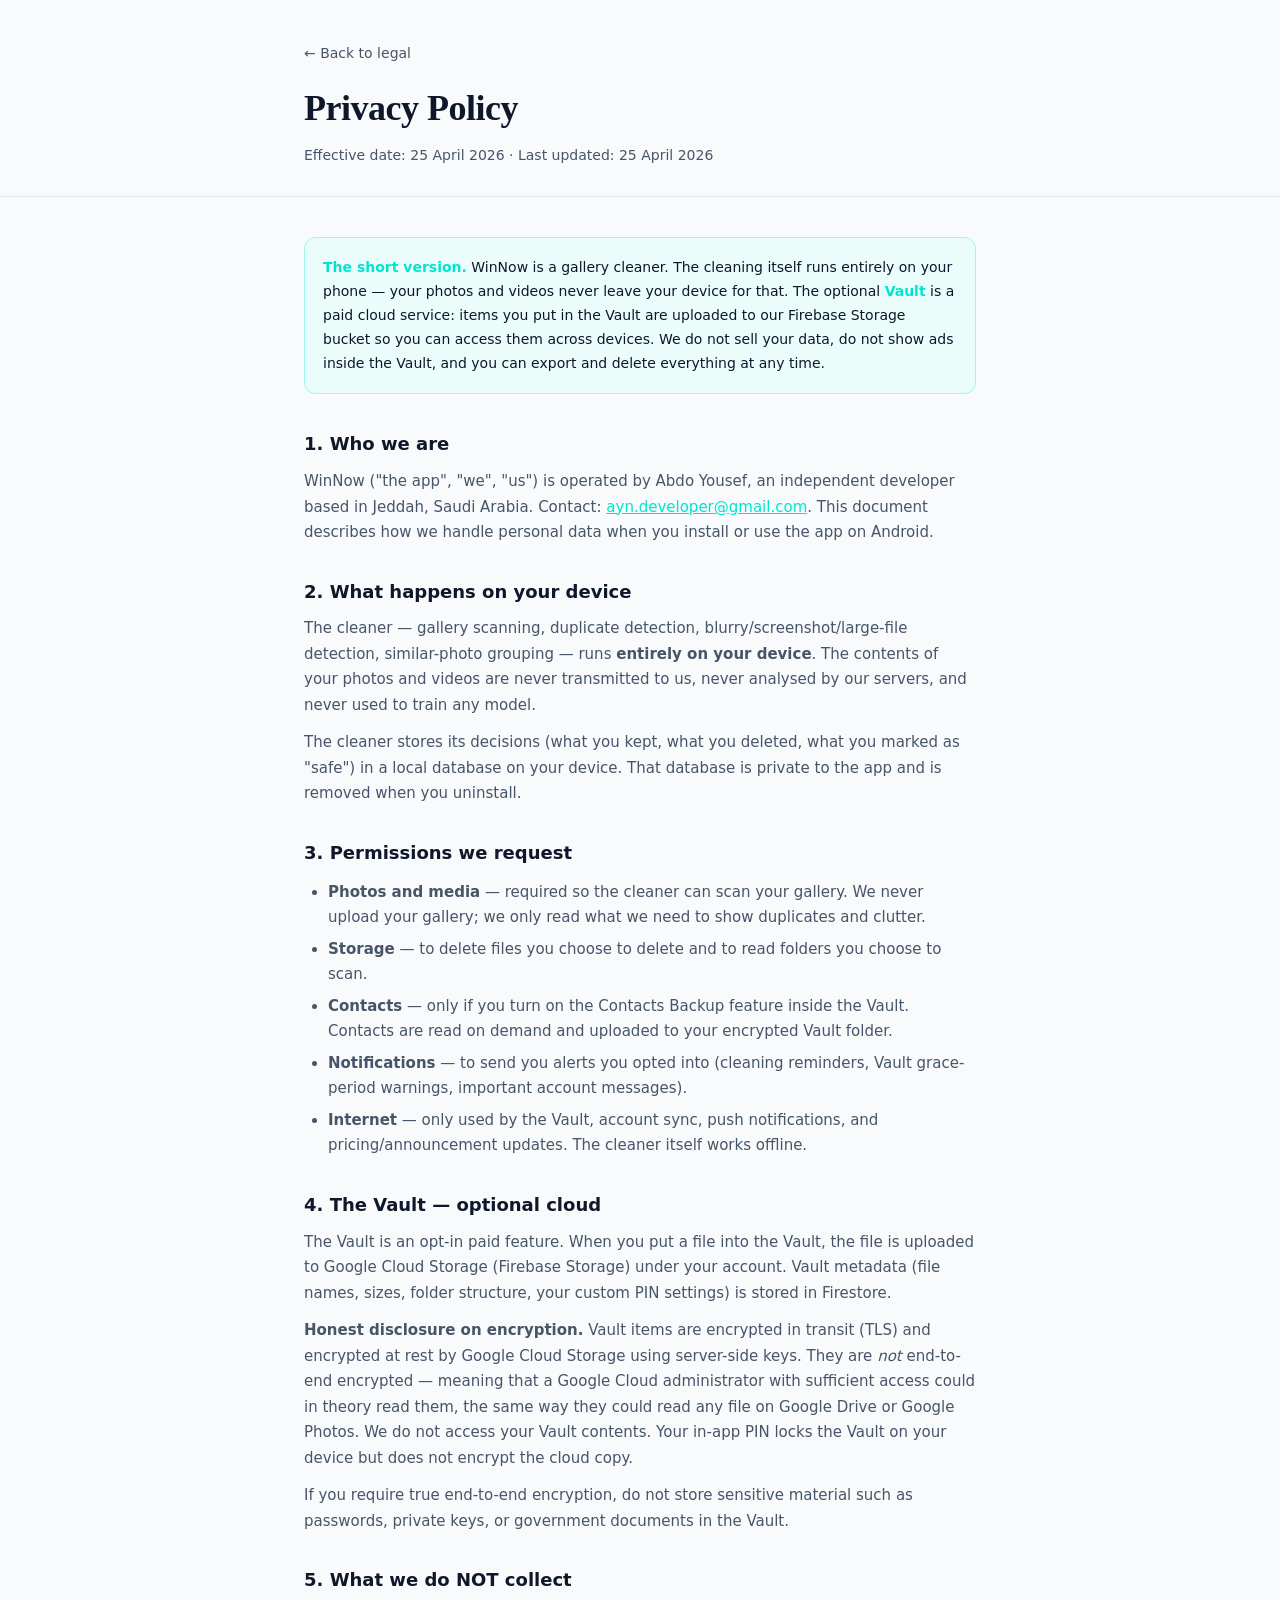
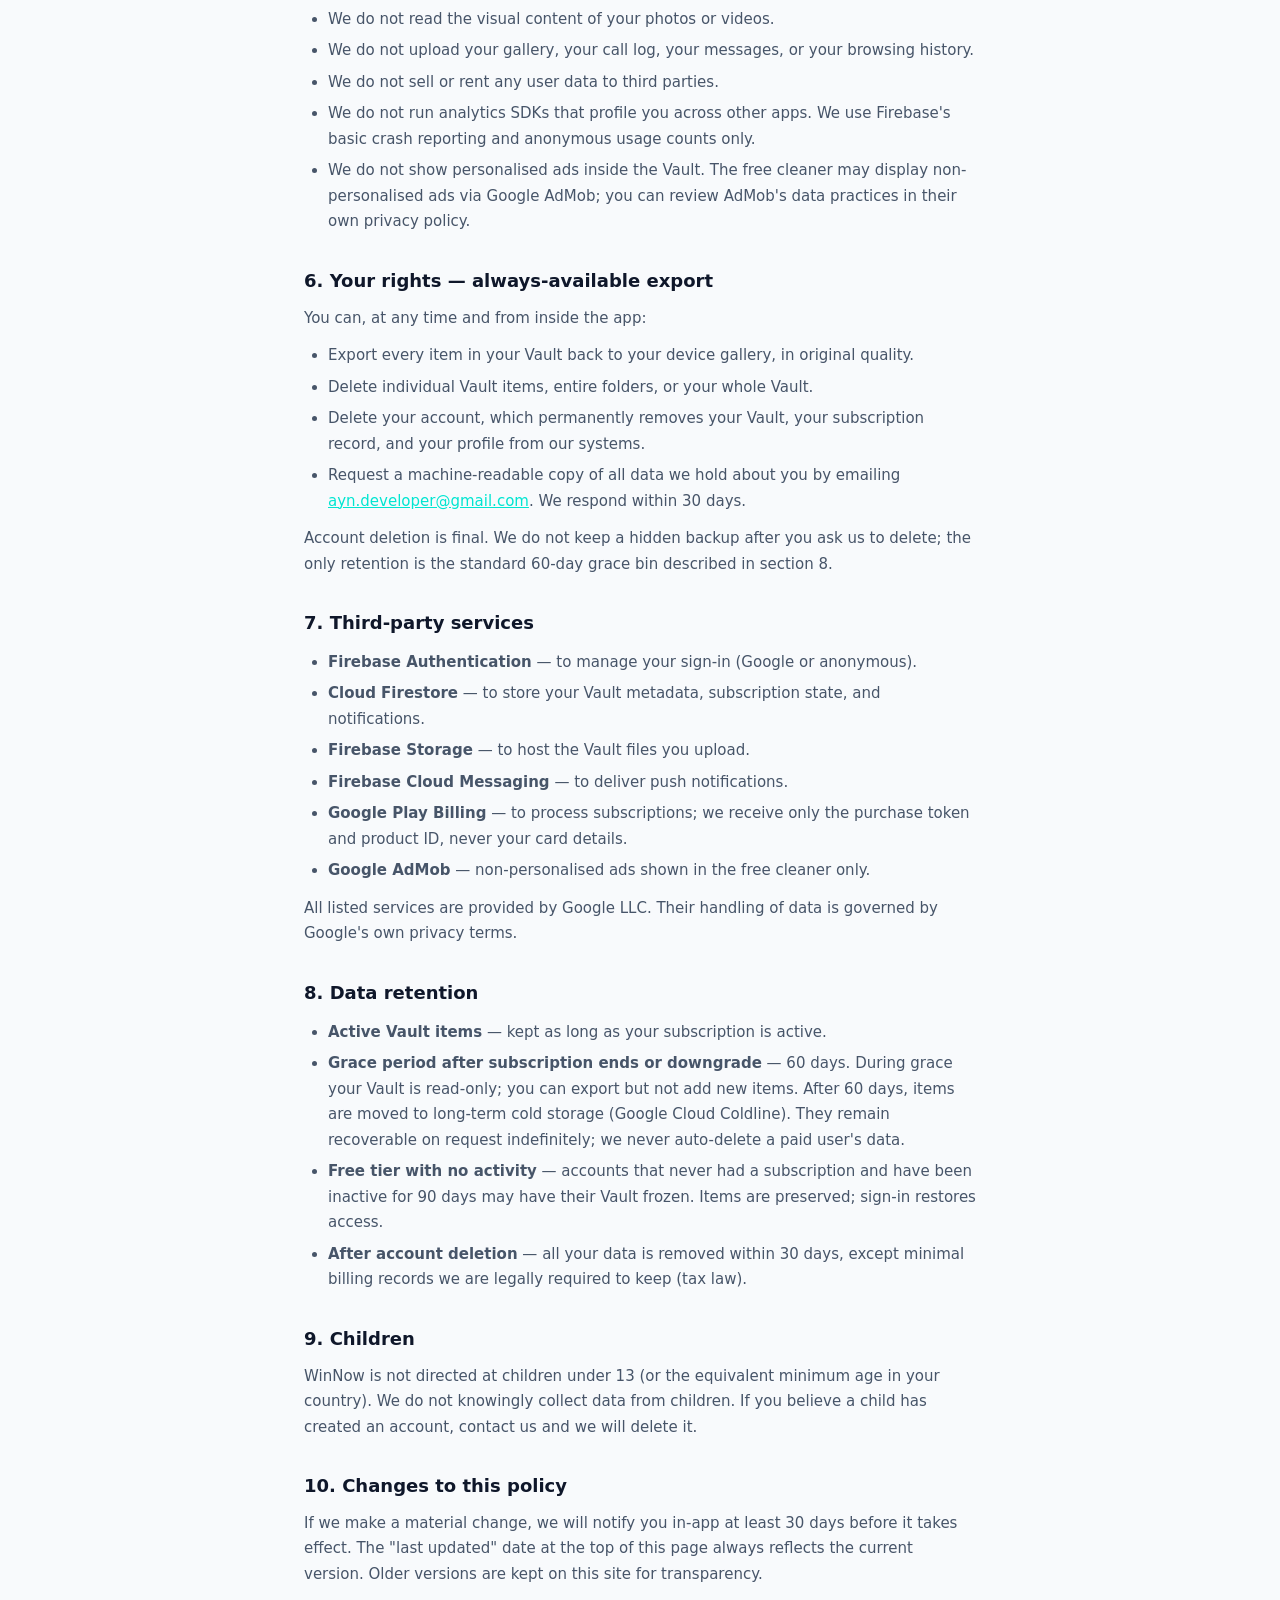
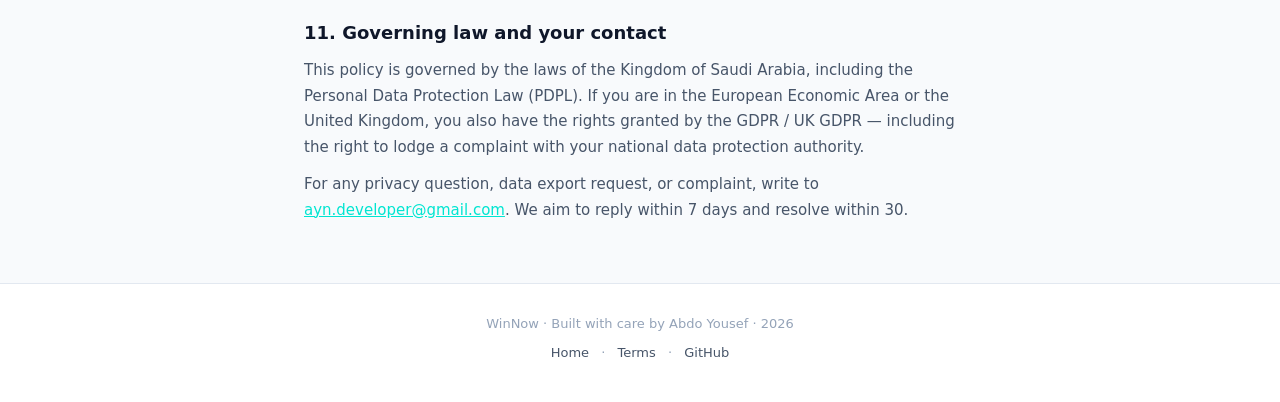
==== privacy.html @ 75b79fa7 "Initial WinNow legal pages" ====
<!DOCTYPE html>
<html lang="en">
<head>
<meta charset="UTF-8">
<meta name="viewport" content="width=device-width, initial-scale=1.0">
<title>Privacy Policy — WinNow</title>
<meta name="description" content="WinNow Privacy Policy — what stays on your device, what reaches our servers, and your rights.">
<link rel="stylesheet" href="style.css">
</head>
<body>

<header class="doc-header">
  <div class="container">
    <a class="doc-back" href="index.html">← Back to legal</a>
    <h1 class="doc-title">Privacy Policy</h1>
    <p class="doc-meta">Effective date: 25 April 2026 · Last updated: 25 April 2026</p>
  </div>
</header>

<main class="container">

  <div class="doc-intro">
    <strong>The short version.</strong> WinNow is a gallery cleaner. The cleaning itself runs entirely on your phone — your photos and videos never leave your device for that. The optional <strong>Vault</strong> is a paid cloud service: items you put in the Vault are uploaded to our Firebase Storage bucket so you can access them across devices. We do not sell your data, do not show ads inside the Vault, and you can export and delete everything at any time.
  </div>

  <section class="doc-section">
    <h2>1. Who we are</h2>
    <p>WinNow ("the app", "we", "us") is operated by Abdo Yousef, an independent developer based in Jeddah, Saudi Arabia. Contact: <a href="mailto:ayn.developer@gmail.com">ayn.developer@gmail.com</a>. This document describes how we handle personal data when you install or use the app on Android.</p>
  </section>

  <section class="doc-section">
    <h2>2. What happens on your device</h2>
    <p>The cleaner — gallery scanning, duplicate detection, blurry/screenshot/large-file detection, similar-photo grouping — runs <strong>entirely on your device</strong>. The contents of your photos and videos are never transmitted to us, never analysed by our servers, and never used to train any model.</p>
    <p>The cleaner stores its decisions (what you kept, what you deleted, what you marked as "safe") in a local database on your device. That database is private to the app and is removed when you uninstall.</p>
  </section>

  <section class="doc-section">
    <h2>3. Permissions we request</h2>
    <ul>
      <li><strong>Photos and media</strong> — required so the cleaner can scan your gallery. We never upload your gallery; we only read what we need to show duplicates and clutter.</li>
      <li><strong>Storage</strong> — to delete files you choose to delete and to read folders you choose to scan.</li>
      <li><strong>Contacts</strong> — only if you turn on the Contacts Backup feature inside the Vault. Contacts are read on demand and uploaded to your encrypted Vault folder.</li>
      <li><strong>Notifications</strong> — to send you alerts you opted into (cleaning reminders, Vault grace-period warnings, important account messages).</li>
      <li><strong>Internet</strong> — only used by the Vault, account sync, push notifications, and pricing/announcement updates. The cleaner itself works offline.</li>
    </ul>
  </section>

  <section class="doc-section">
    <h2>4. The Vault — optional cloud</h2>
    <p>The Vault is an opt-in paid feature. When you put a file into the Vault, the file is uploaded to Google Cloud Storage (Firebase Storage) under your account. Vault metadata (file names, sizes, folder structure, your custom PIN settings) is stored in Firestore.</p>
    <p><strong>Honest disclosure on encryption.</strong> Vault items are encrypted in transit (TLS) and encrypted at rest by Google Cloud Storage using server-side keys. They are <em>not</em> end-to-end encrypted — meaning that a Google Cloud administrator with sufficient access could in theory read them, the same way they could read any file on Google Drive or Google Photos. We do not access your Vault contents. Your in-app PIN locks the Vault on your device but does not encrypt the cloud copy.</p>
    <p>If you require true end-to-end encryption, do not store sensitive material such as passwords, private keys, or government documents in the Vault.</p>
  </section>

  <section class="doc-section">
    <h2>5. What we do NOT collect</h2>
    <ul>
      <li>We do not read the visual content of your photos or videos.</li>
      <li>We do not upload your gallery, your call log, your messages, or your browsing history.</li>
      <li>We do not sell or rent any user data to third parties.</li>
      <li>We do not run analytics SDKs that profile you across other apps. We use Firebase's basic crash reporting and anonymous usage counts only.</li>
      <li>We do not show personalised ads inside the Vault. The free cleaner may display non-personalised ads via Google AdMob; you can review AdMob's data practices in their own privacy policy.</li>
    </ul>
  </section>

  <section class="doc-section">
    <h2>6. Your rights — always-available export</h2>
    <p>You can, at any time and from inside the app:</p>
    <ul>
      <li>Export every item in your Vault back to your device gallery, in original quality.</li>
      <li>Delete individual Vault items, entire folders, or your whole Vault.</li>
      <li>Delete your account, which permanently removes your Vault, your subscription record, and your profile from our systems.</li>
      <li>Request a machine-readable copy of all data we hold about you by emailing <a href="mailto:ayn.developer@gmail.com">ayn.developer@gmail.com</a>. We respond within 30 days.</li>
    </ul>
    <p>Account deletion is final. We do not keep a hidden backup after you ask us to delete; the only retention is the standard 60-day grace bin described in section 8.</p>
  </section>

  <section class="doc-section">
    <h2>7. Third-party services</h2>
    <ul>
      <li><strong>Firebase Authentication</strong> — to manage your sign-in (Google or anonymous).</li>
      <li><strong>Cloud Firestore</strong> — to store your Vault metadata, subscription state, and notifications.</li>
      <li><strong>Firebase Storage</strong> — to host the Vault files you upload.</li>
      <li><strong>Firebase Cloud Messaging</strong> — to deliver push notifications.</li>
      <li><strong>Google Play Billing</strong> — to process subscriptions; we receive only the purchase token and product ID, never your card details.</li>
      <li><strong>Google AdMob</strong> — non-personalised ads shown in the free cleaner only.</li>
    </ul>
    <p>All listed services are provided by Google LLC. Their handling of data is governed by Google's own privacy terms.</p>
  </section>

  <section class="doc-section">
    <h2>8. Data retention</h2>
    <ul>
      <li><strong>Active Vault items</strong> — kept as long as your subscription is active.</li>
      <li><strong>Grace period after subscription ends or downgrade</strong> — 60 days. During grace your Vault is read-only; you can export but not add new items. After 60 days, items are moved to long-term cold storage (Google Cloud Coldline). They remain recoverable on request indefinitely; we never auto-delete a paid user's data.</li>
      <li><strong>Free tier with no activity</strong> — accounts that never had a subscription and have been inactive for 90 days may have their Vault frozen. Items are preserved; sign-in restores access.</li>
      <li><strong>After account deletion</strong> — all your data is removed within 30 days, except minimal billing records we are legally required to keep (tax law).</li>
    </ul>
  </section>

  <section class="doc-section">
    <h2>9. Children</h2>
    <p>WinNow is not directed at children under 13 (or the equivalent minimum age in your country). We do not knowingly collect data from children. If you believe a child has created an account, contact us and we will delete it.</p>
  </section>

  <section class="doc-section">
    <h2>10. Changes to this policy</h2>
    <p>If we make a material change, we will notify you in-app at least 30 days before it takes effect. The "last updated" date at the top of this page always reflects the current version. Older versions are kept on this site for transparency.</p>
  </section>

  <section class="doc-section">
    <h2>11. Governing law and your contact</h2>
    <p>This policy is governed by the laws of the Kingdom of Saudi Arabia, including the Personal Data Protection Law (PDPL). If you are in the European Economic Area or the United Kingdom, you also have the rights granted by the GDPR / UK GDPR — including the right to lodge a complaint with your national data protection authority.</p>
    <p>For any privacy question, data export request, or complaint, write to <a href="mailto:ayn.developer@gmail.com">ayn.developer@gmail.com</a>. We aim to reply within 7 days and resolve within 30.</p>
  </section>

</main>

<footer>
  <div class="container">
    <p>WinNow · Built with care by Abdo Yousef · 2026</p>
    <p class="links">
      <a href="index.html">Home</a> ·
      <a href="terms.html">Terms</a> ·
      <a href="https://github.com/abdoooyousef/winnow">GitHub</a>
    </p>
  </div>
</footer>

</body>
</html>
---- style.css ----
/* WinNow legal pages — minimal, mobile-first, no external deps */

* { box-sizing: border-box; margin: 0; padding: 0; }

:root {
  --primary: #00E5D1;
  --primary-dark: #00B8A8;
  --bg: #0D1117;
  --surface: #161B22;
  --surface-2: #1F2730;
  --border: #2A313C;
  --text: #F0F3F6;
  --text-dim: #A6B0BD;
  --text-muted: #6B7684;
}

@media (prefers-color-scheme: light) {
  :root {
    --bg: #F8FAFC;
    --surface: #FFFFFF;
    --surface-2: #F1F5F9;
    --border: #E2E8F0;
    --text: #0F172A;
    --text-dim: #475569;
    --text-muted: #94A3B8;
  }
}

body {
  font-family: -apple-system, BlinkMacSystemFont, 'Segoe UI', system-ui, sans-serif;
  background: var(--bg);
  color: var(--text);
  line-height: 1.6;
  font-size: 16px;
}

.container {
  max-width: 720px;
  margin: 0 auto;
  padding: 0 24px;
}

/* === Hero header === */
.hero {
  padding: 60px 0 40px;
  text-align: center;
  background: linear-gradient(
    135deg,
    color-mix(in srgb, var(--primary) 8%, transparent),
    transparent 70%
  );
  border-bottom: 1px solid var(--border);
}

.brand {
  font-family: 'Georgia', serif;
  font-size: 48px;
  font-weight: 700;
  letter-spacing: -0.5px;
}

.brand-w {
  color: var(--primary);
}

.tagline {
  margin-top: 6px;
  color: var(--text-dim);
  font-size: 15px;
  font-style: italic;
}

/* === Card grid (index page) === */
.card-grid {
  display: grid;
  grid-template-columns: 1fr 1fr;
  gap: 18px;
  margin: 50px 0;
}

@media (max-width: 600px) {
  .card-grid {
    grid-template-columns: 1fr;
  }
}

.card {
  background: var(--surface);
  border: 1px solid var(--border);
  border-radius: 14px;
  padding: 24px;
  text-decoration: none;
  color: var(--text);
  transition: transform 0.15s ease, border-color 0.15s ease;
  display: block;
}

.card:hover {
  transform: translateY(-2px);
  border-color: var(--primary);
}

.card-icon {
  font-size: 32px;
  margin-bottom: 12px;
}

.card h2 {
  font-size: 20px;
  margin-bottom: 8px;
}

.card p {
  color: var(--text-dim);
  font-size: 14px;
  margin-bottom: 14px;
}

.card-cta {
  color: var(--primary);
  font-weight: 600;
  font-size: 14px;
}

.contact {
  background: var(--surface);
  border: 1px solid var(--border);
  border-radius: 14px;
  padding: 22px;
  margin: 40px 0;
}

.contact h3 {
  font-size: 18px;
  margin-bottom: 8px;
}

.contact p {
  color: var(--text-dim);
  font-size: 14px;
}

.contact a {
  color: var(--primary);
  text-decoration: none;
}

.contact a:hover {
  text-decoration: underline;
}

/* === Document pages (privacy/terms) === */
.doc-header {
  padding: 40px 0 30px;
  border-bottom: 1px solid var(--border);
  margin-bottom: 40px;
}

.doc-back {
  display: inline-block;
  color: var(--text-dim);
  text-decoration: none;
  font-size: 14px;
  margin-bottom: 16px;
}

.doc-back:hover {
  color: var(--primary);
}

.doc-title {
  font-family: 'Georgia', serif;
  font-size: 36px;
  font-weight: 700;
  letter-spacing: -0.5px;
  margin-bottom: 6px;
}

.doc-meta {
  color: var(--text-dim);
  font-size: 14px;
}

.doc-intro {
  background: color-mix(in srgb, var(--primary) 8%, var(--surface));
  border: 1px solid color-mix(in srgb, var(--primary) 30%, transparent);
  border-radius: 12px;
  padding: 18px;
  margin-bottom: 36px;
  font-size: 14px;
  line-height: 1.7;
}

.doc-intro strong {
  color: var(--primary);
}

.doc-section {
  margin-bottom: 32px;
}

.doc-section h2 {
  font-size: 18px;
  font-weight: 700;
  margin-bottom: 10px;
  color: var(--text);
}

.doc-section p {
  color: var(--text-dim);
  font-size: 15px;
  line-height: 1.7;
  margin-bottom: 12px;
}

.doc-section ul {
  margin: 12px 0 12px 24px;
  color: var(--text-dim);
  font-size: 15px;
}

.doc-section ul li {
  margin-bottom: 6px;
  line-height: 1.7;
}

.doc-section a {
  color: var(--primary);
}

/* === Footer === */
footer {
  background: var(--surface);
  border-top: 1px solid var(--border);
  padding: 30px 0;
  margin-top: 60px;
  text-align: center;
}

footer p {
  color: var(--text-muted);
  font-size: 13px;
  margin-bottom: 8px;
}

footer .links a {
  color: var(--text-dim);
  text-decoration: none;
  margin: 0 8px;
}

footer .links a:hover {
  color: var(--primary);
}
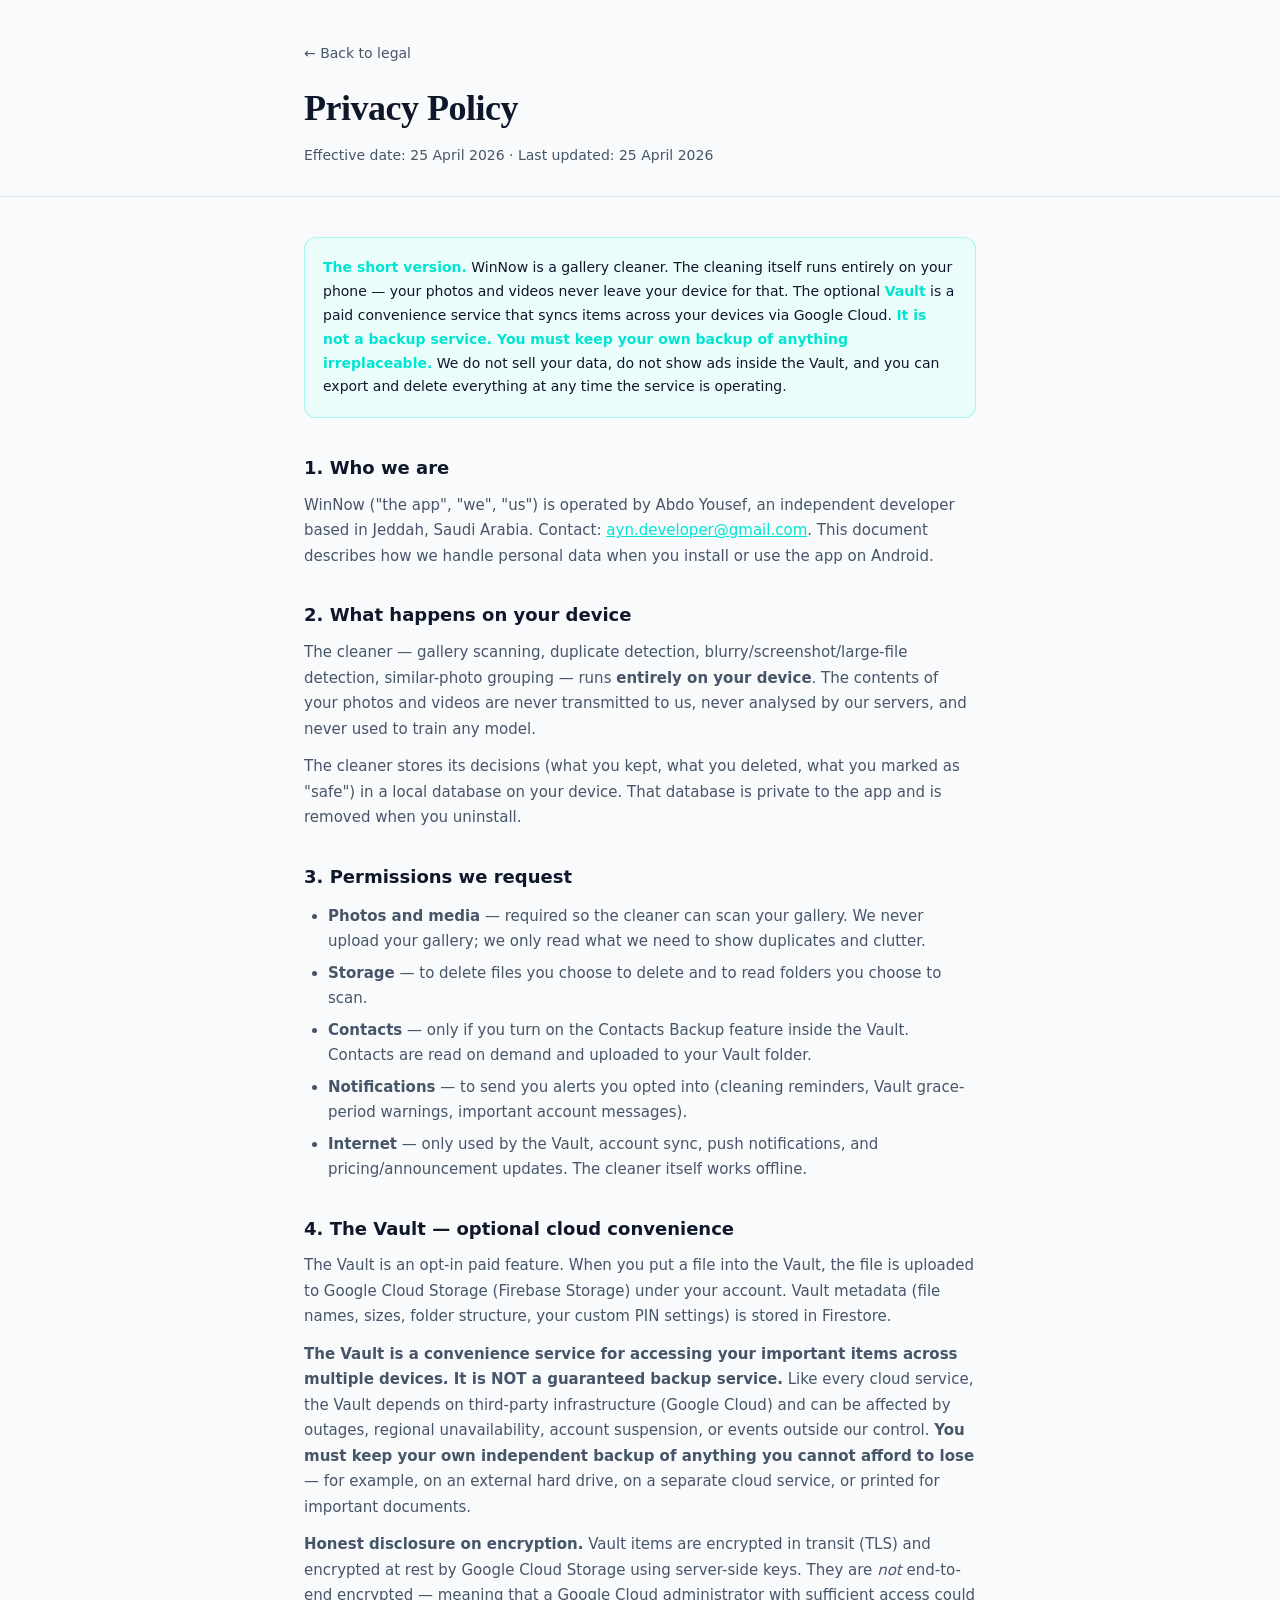
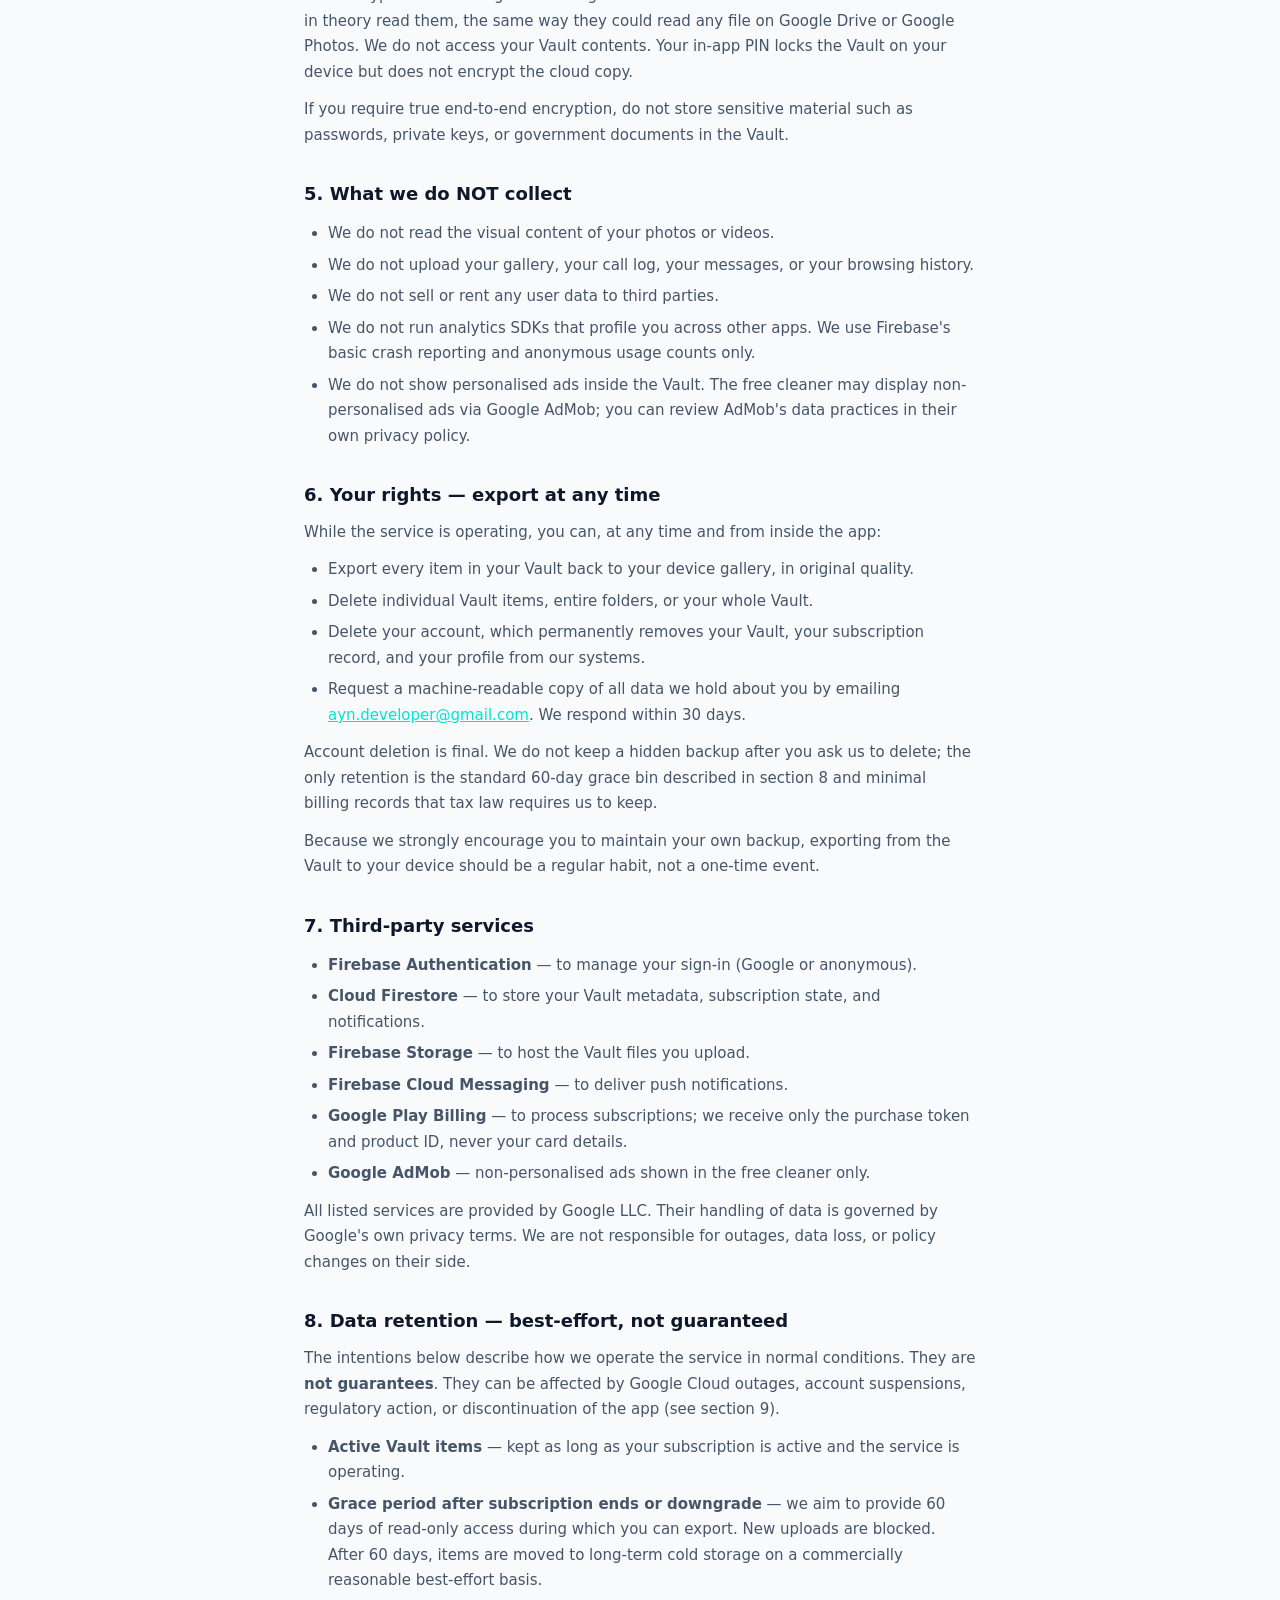
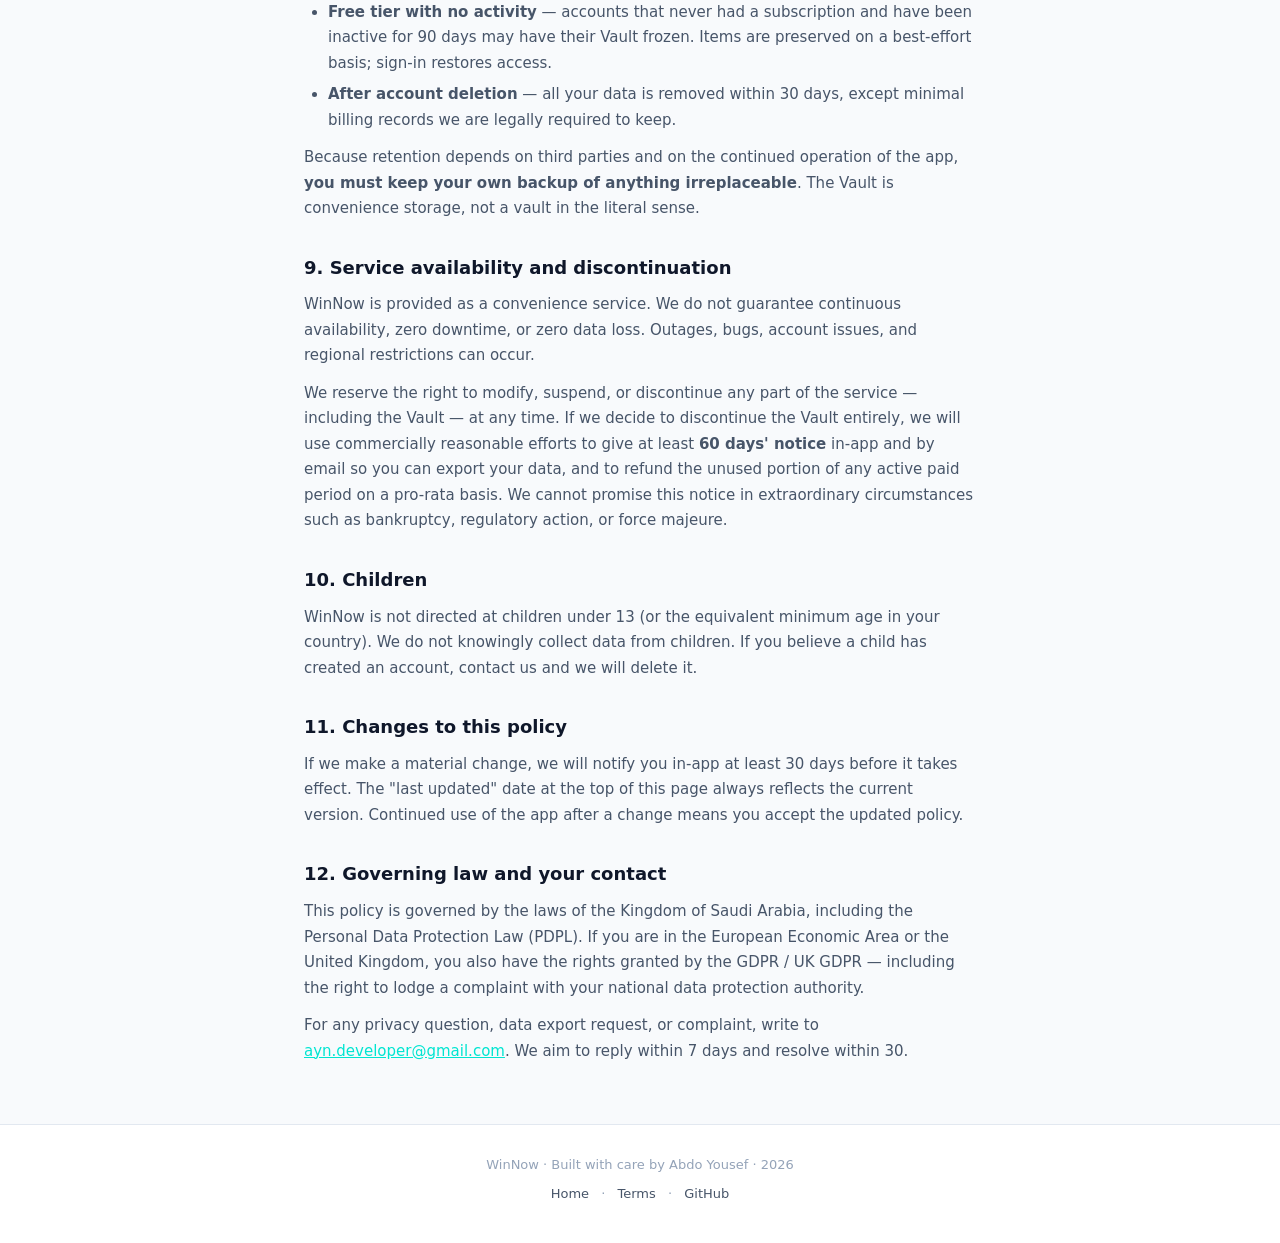
==== commit 3d4442f4: "Strengthen legal disclaimers + remove duplicate files - Privacy: add service availability disclaimer" ====
--- a/privacy.html
+++ b/privacy.html
@@ -20,7 +20,7 @@
 <main class="container">
 
   <div class="doc-intro">
-    <strong>The short version.</strong> WinNow is a gallery cleaner. The cleaning itself runs entirely on your phone — your photos and videos never leave your device for that. The optional <strong>Vault</strong> is a paid cloud service: items you put in the Vault are uploaded to our Firebase Storage bucket so you can access them across devices. We do not sell your data, do not show ads inside the Vault, and you can export and delete everything at any time.
+    <strong>The short version.</strong> WinNow is a gallery cleaner. The cleaning itself runs entirely on your phone — your photos and videos never leave your device for that. The optional <strong>Vault</strong> is a paid convenience service that syncs items across your devices via Google Cloud. <strong>It is not a backup service. You must keep your own backup of anything irreplaceable.</strong> We do not sell your data, do not show ads inside the Vault, and you can export and delete everything at any time the service is operating.
   </div>
 
   <section class="doc-section">
@@ -39,15 +39,16 @@
     <ul>
       <li><strong>Photos and media</strong> — required so the cleaner can scan your gallery. We never upload your gallery; we only read what we need to show duplicates and clutter.</li>
       <li><strong>Storage</strong> — to delete files you choose to delete and to read folders you choose to scan.</li>
-      <li><strong>Contacts</strong> — only if you turn on the Contacts Backup feature inside the Vault. Contacts are read on demand and uploaded to your encrypted Vault folder.</li>
+      <li><strong>Contacts</strong> — only if you turn on the Contacts Backup feature inside the Vault. Contacts are read on demand and uploaded to your Vault folder.</li>
       <li><strong>Notifications</strong> — to send you alerts you opted into (cleaning reminders, Vault grace-period warnings, important account messages).</li>
       <li><strong>Internet</strong> — only used by the Vault, account sync, push notifications, and pricing/announcement updates. The cleaner itself works offline.</li>
     </ul>
   </section>
 
   <section class="doc-section">
-    <h2>4. The Vault — optional cloud</h2>
+    <h2>4. The Vault — optional cloud convenience</h2>
     <p>The Vault is an opt-in paid feature. When you put a file into the Vault, the file is uploaded to Google Cloud Storage (Firebase Storage) under your account. Vault metadata (file names, sizes, folder structure, your custom PIN settings) is stored in Firestore.</p>
+    <p><strong>The Vault is a convenience service for accessing your important items across multiple devices. It is NOT a guaranteed backup service.</strong> Like every cloud service, the Vault depends on third-party infrastructure (Google Cloud) and can be affected by outages, regional unavailability, account suspension, or events outside our control. <strong>You must keep your own independent backup of anything you cannot afford to lose</strong> — for example, on an external hard drive, on a separate cloud service, or printed for important documents.</p>
     <p><strong>Honest disclosure on encryption.</strong> Vault items are encrypted in transit (TLS) and encrypted at rest by Google Cloud Storage using server-side keys. They are <em>not</em> end-to-end encrypted — meaning that a Google Cloud administrator with sufficient access could in theory read them, the same way they could read any file on Google Drive or Google Photos. We do not access your Vault contents. Your in-app PIN locks the Vault on your device but does not encrypt the cloud copy.</p>
     <p>If you require true end-to-end encryption, do not store sensitive material such as passwords, private keys, or government documents in the Vault.</p>
   </section>
@@ -64,15 +65,16 @@
   </section>
 
   <section class="doc-section">
-    <h2>6. Your rights — always-available export</h2>
-    <p>You can, at any time and from inside the app:</p>
+    <h2>6. Your rights — export at any time</h2>
+    <p>While the service is operating, you can, at any time and from inside the app:</p>
     <ul>
       <li>Export every item in your Vault back to your device gallery, in original quality.</li>
       <li>Delete individual Vault items, entire folders, or your whole Vault.</li>
       <li>Delete your account, which permanently removes your Vault, your subscription record, and your profile from our systems.</li>
       <li>Request a machine-readable copy of all data we hold about you by emailing <a href="mailto:ayn.developer@gmail.com">ayn.developer@gmail.com</a>. We respond within 30 days.</li>
     </ul>
-    <p>Account deletion is final. We do not keep a hidden backup after you ask us to delete; the only retention is the standard 60-day grace bin described in section 8.</p>
+    <p>Account deletion is final. We do not keep a hidden backup after you ask us to delete; the only retention is the standard 60-day grace bin described in section 8 and minimal billing records that tax law requires us to keep.</p>
+    <p>Because we strongly encourage you to maintain your own backup, exporting from the Vault to your device should be a regular habit, not a one-time event.</p>
   </section>
 
   <section class="doc-section">
@@ -85,31 +87,39 @@
       <li><strong>Google Play Billing</strong> — to process subscriptions; we receive only the purchase token and product ID, never your card details.</li>
       <li><strong>Google AdMob</strong> — non-personalised ads shown in the free cleaner only.</li>
     </ul>
-    <p>All listed services are provided by Google LLC. Their handling of data is governed by Google's own privacy terms.</p>
+    <p>All listed services are provided by Google LLC. Their handling of data is governed by Google's own privacy terms. We are not responsible for outages, data loss, or policy changes on their side.</p>
   </section>
 
   <section class="doc-section">
-    <h2>8. Data retention</h2>
+    <h2>8. Data retention — best-effort, not guaranteed</h2>
+    <p>The intentions below describe how we operate the service in normal conditions. They are <strong>not guarantees</strong>. They can be affected by Google Cloud outages, account suspensions, regulatory action, or discontinuation of the app (see section 9).</p>
     <ul>
-      <li><strong>Active Vault items</strong> — kept as long as your subscription is active.</li>
-      <li><strong>Grace period after subscription ends or downgrade</strong> — 60 days. During grace your Vault is read-only; you can export but not add new items. After 60 days, items are moved to long-term cold storage (Google Cloud Coldline). They remain recoverable on request indefinitely; we never auto-delete a paid user's data.</li>
-      <li><strong>Free tier with no activity</strong> — accounts that never had a subscription and have been inactive for 90 days may have their Vault frozen. Items are preserved; sign-in restores access.</li>
-      <li><strong>After account deletion</strong> — all your data is removed within 30 days, except minimal billing records we are legally required to keep (tax law).</li>
+      <li><strong>Active Vault items</strong> — kept as long as your subscription is active and the service is operating.</li>
+      <li><strong>Grace period after subscription ends or downgrade</strong> — we aim to provide 60 days of read-only access during which you can export. New uploads are blocked. After 60 days, items are moved to long-term cold storage on a commercially reasonable best-effort basis.</li>
+      <li><strong>Free tier with no activity</strong> — accounts that never had a subscription and have been inactive for 90 days may have their Vault frozen. Items are preserved on a best-effort basis; sign-in restores access.</li>
+      <li><strong>After account deletion</strong> — all your data is removed within 30 days, except minimal billing records we are legally required to keep.</li>
     </ul>
+    <p>Because retention depends on third parties and on the continued operation of the app, <strong>you must keep your own backup of anything irreplaceable</strong>. The Vault is convenience storage, not a vault in the literal sense.</p>
   </section>
 
   <section class="doc-section">
-    <h2>9. Children</h2>
+    <h2>9. Service availability and discontinuation</h2>
+    <p>WinNow is provided as a convenience service. We do not guarantee continuous availability, zero downtime, or zero data loss. Outages, bugs, account issues, and regional restrictions can occur.</p>
+    <p>We reserve the right to modify, suspend, or discontinue any part of the service — including the Vault — at any time. If we decide to discontinue the Vault entirely, we will use commercially reasonable efforts to give at least <strong>60 days' notice</strong> in-app and by email so you can export your data, and to refund the unused portion of any active paid period on a pro-rata basis. We cannot promise this notice in extraordinary circumstances such as bankruptcy, regulatory action, or force majeure.</p>
+  </section>
+
+  <section class="doc-section">
+    <h2>10. Children</h2>
     <p>WinNow is not directed at children under 13 (or the equivalent minimum age in your country). We do not knowingly collect data from children. If you believe a child has created an account, contact us and we will delete it.</p>
   </section>
 
   <section class="doc-section">
-    <h2>10. Changes to this policy</h2>
-    <p>If we make a material change, we will notify you in-app at least 30 days before it takes effect. The "last updated" date at the top of this page always reflects the current version. Older versions are kept on this site for transparency.</p>
+    <h2>11. Changes to this policy</h2>
+    <p>If we make a material change, we will notify you in-app at least 30 days before it takes effect. The "last updated" date at the top of this page always reflects the current version. Continued use of the app after a change means you accept the updated policy.</p>
   </section>
 
   <section class="doc-section">
-    <h2>11. Governing law and your contact</h2>
+    <h2>12. Governing law and your contact</h2>
     <p>This policy is governed by the laws of the Kingdom of Saudi Arabia, including the Personal Data Protection Law (PDPL). If you are in the European Economic Area or the United Kingdom, you also have the rights granted by the GDPR / UK GDPR — including the right to lodge a complaint with your national data protection authority.</p>
     <p>For any privacy question, data export request, or complaint, write to <a href="mailto:ayn.developer@gmail.com">ayn.developer@gmail.com</a>. We aim to reply within 7 days and resolve within 30.</p>
   </section>
